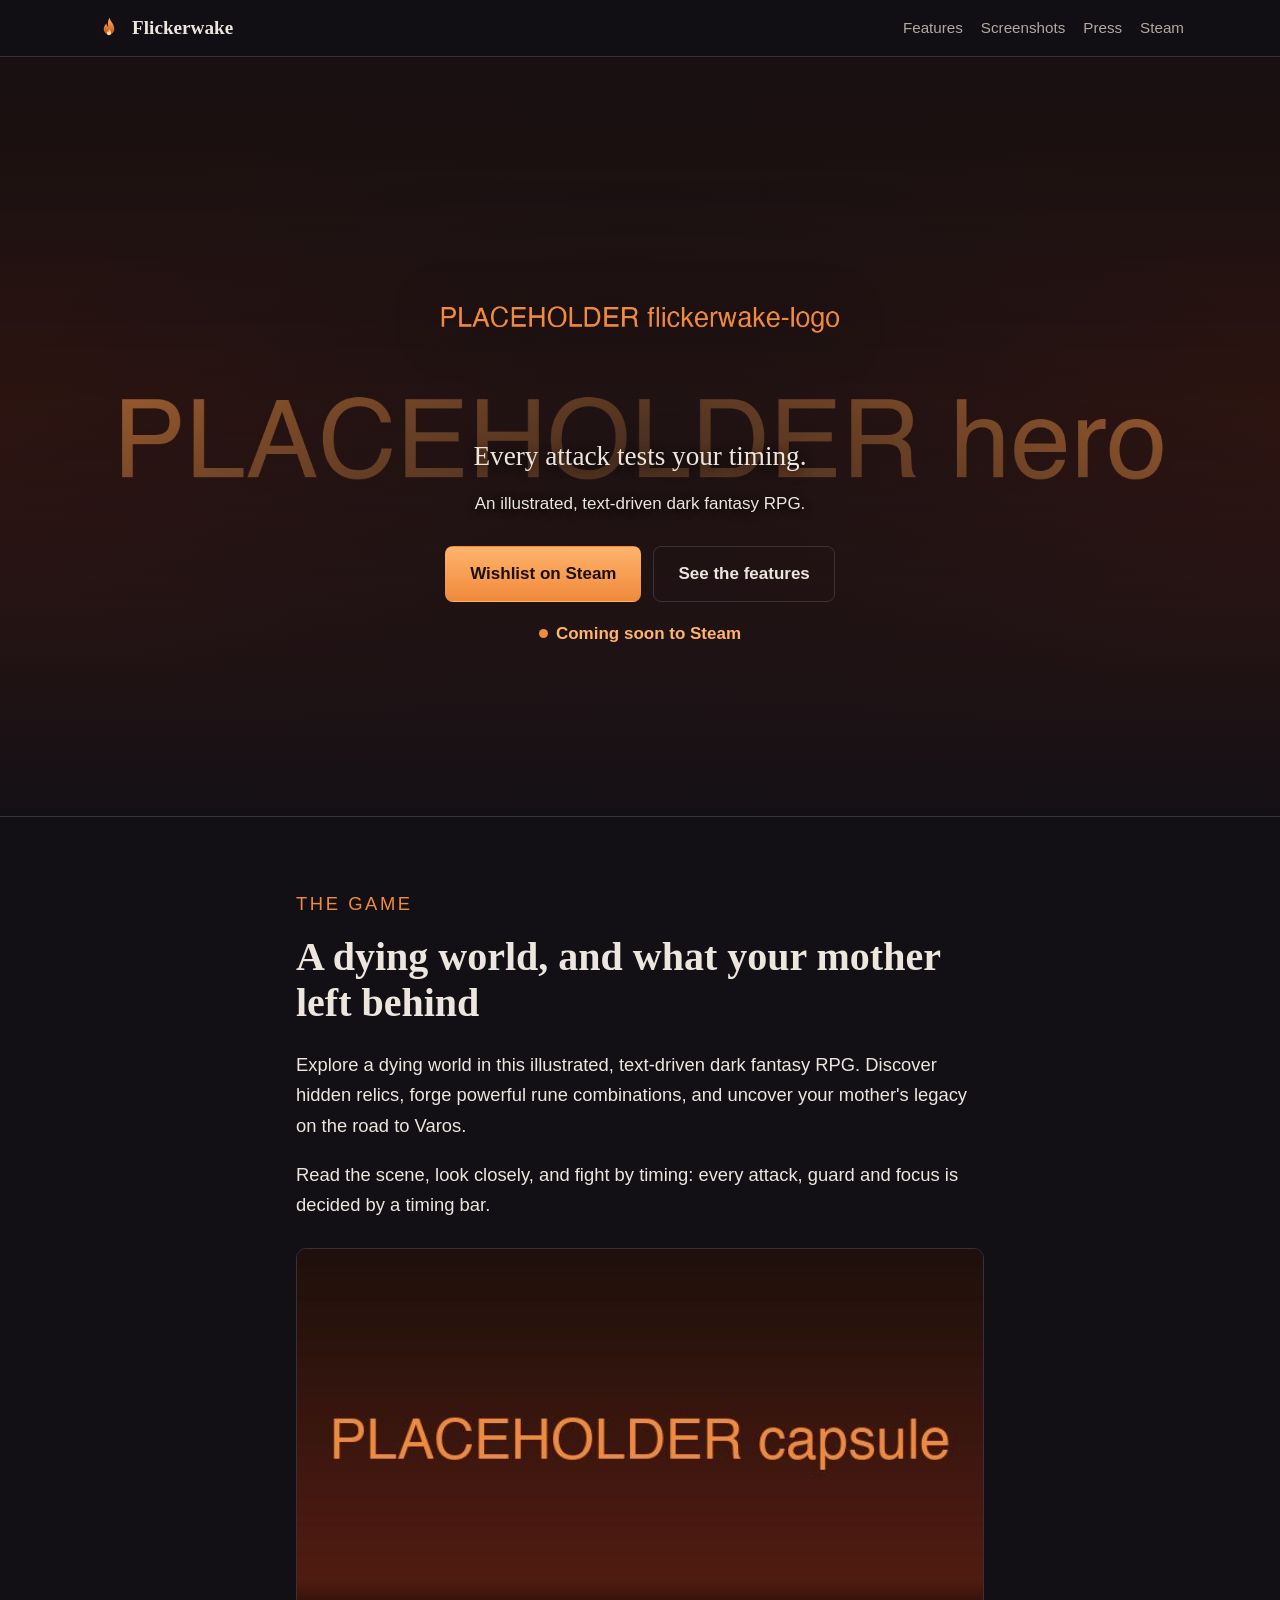
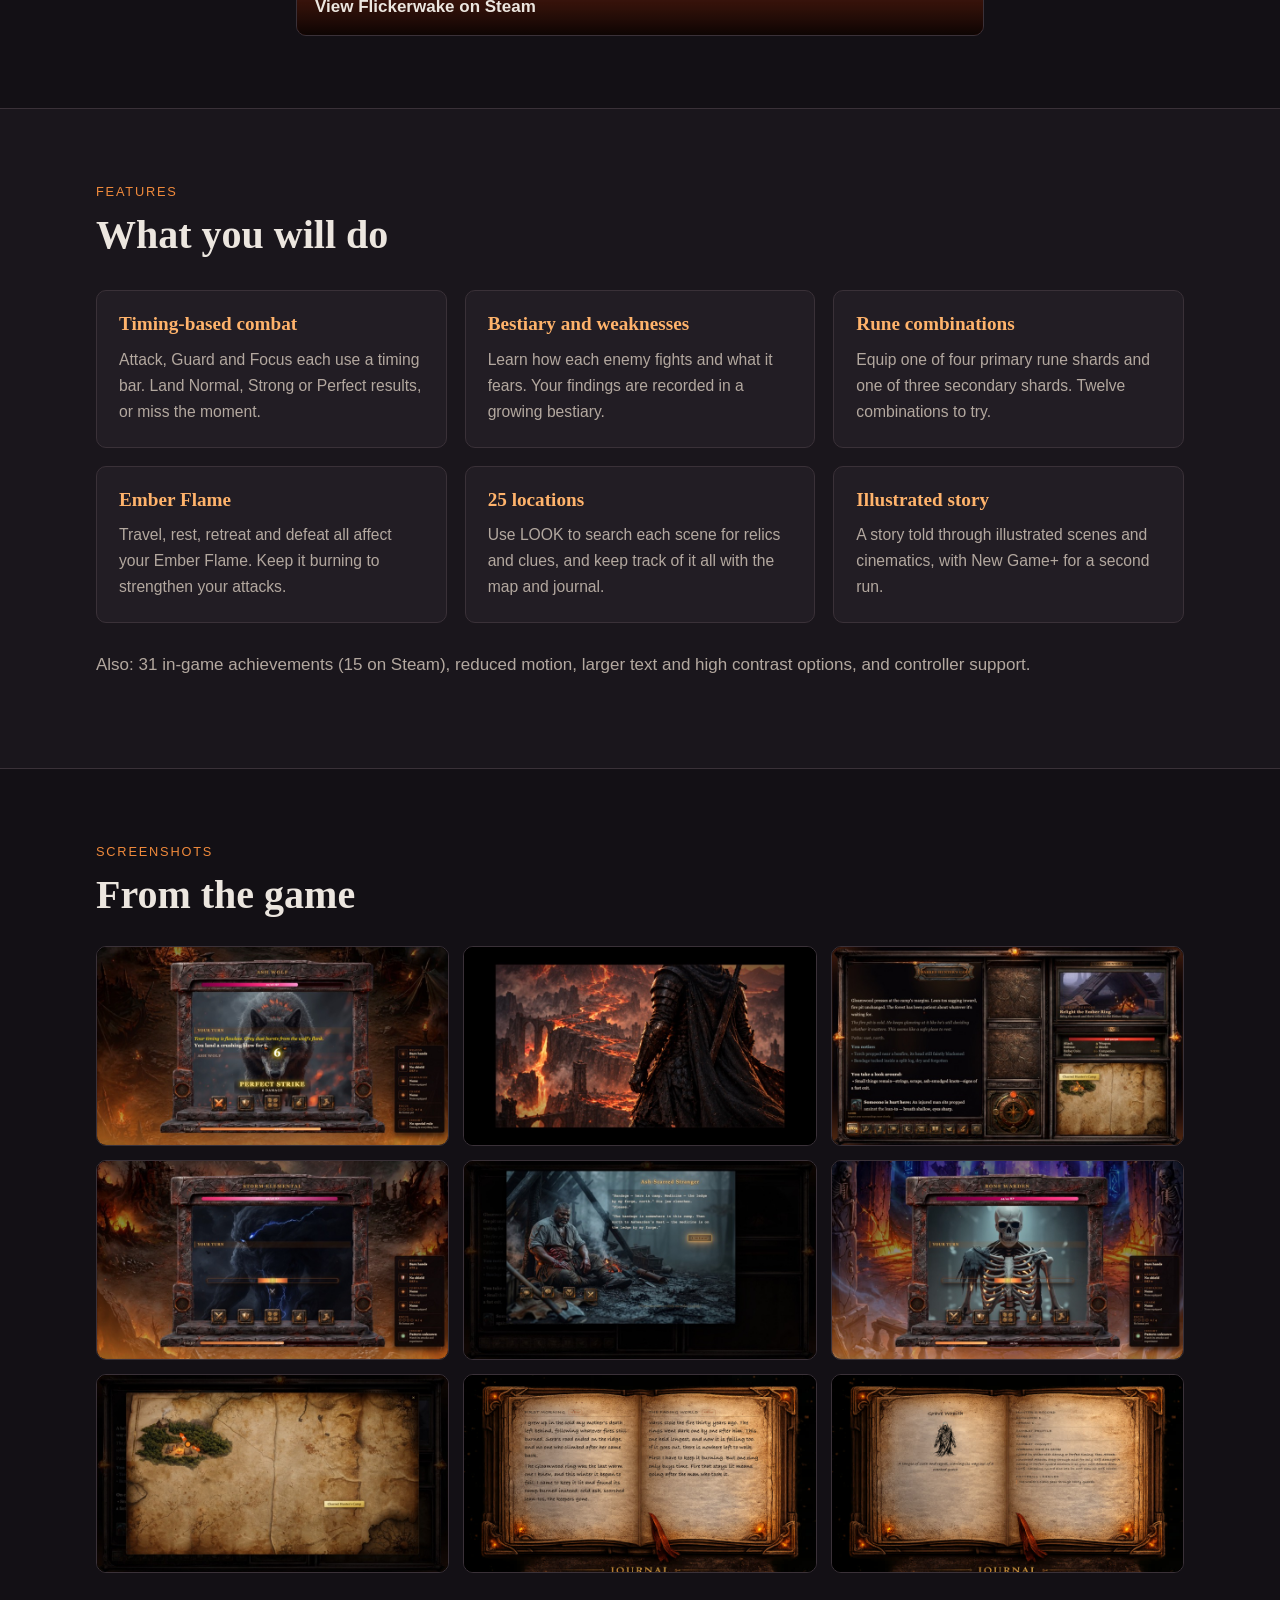
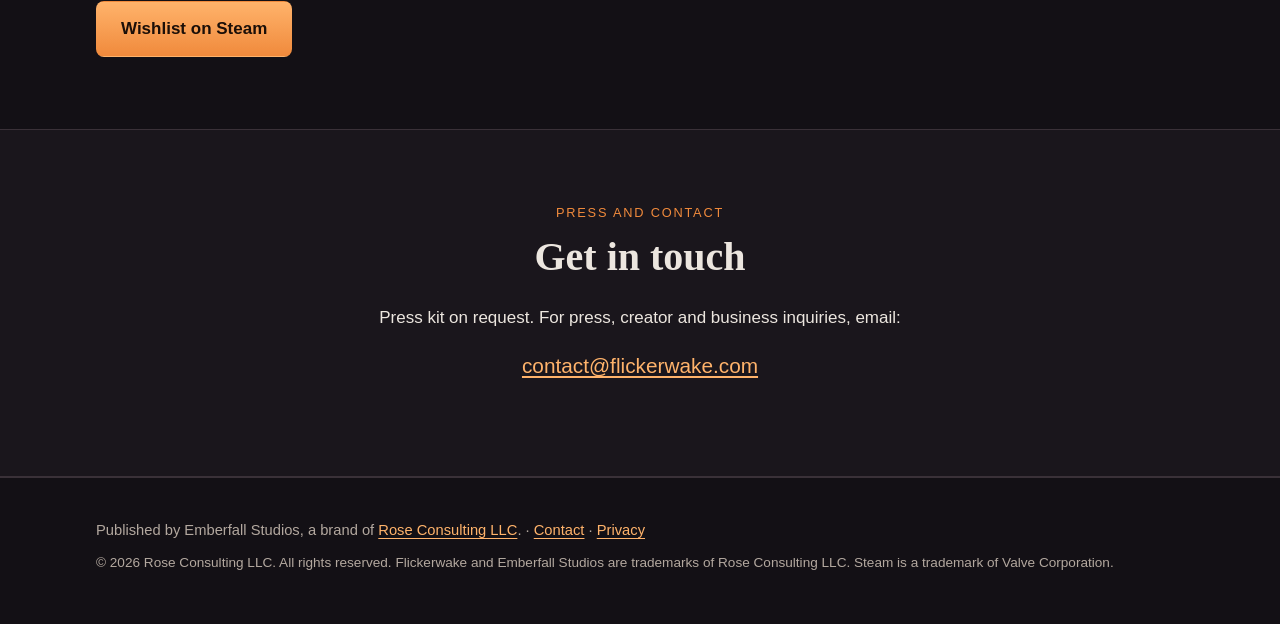
==== index.html @ ffe27a74 "Initial Flickerwake game website Co-Authored-By: Claude Sonnet 5.5 <noreply@anthropic.com>" ====
<!doctype html>
<html lang="en">
<head>
  <meta charset="utf-8">
  <meta name="viewport" content="width=device-width, initial-scale=1">
  <meta http-equiv="Content-Security-Policy" content="default-src 'none'; img-src 'self' data:; style-src 'self'; base-uri 'none'; form-action 'none'">
  <meta name="referrer" content="strict-origin-when-cross-origin">
  <meta name="theme-color" content="#131015">
  <link rel="icon" href="/assets/img/favicon.svg" type="image/svg+xml">
  <link rel="stylesheet" href="/assets/css/site.css">
  <title>Flickerwake — illustrated dark fantasy RPG | Coming soon to Steam</title>
  <meta name="description" content="Every attack tests your timing. Explore a dying world in this illustrated, text-driven dark fantasy RPG. Coming soon to Steam.">
  <link rel="canonical" href="https://flickerwake.com/">
  <meta property="og:type" content="website">
  <meta property="og:site_name" content="Flickerwake">
  <meta property="og:title" content="Flickerwake — illustrated dark fantasy RPG">
  <meta property="og:description" content="Every attack tests your timing. Explore a dying world, forge rune combinations and uncover your mother's legacy. Coming soon to Steam.">
  <meta property="og:url" content="https://flickerwake.com/">
  <meta property="og:image" content="https://flickerwake.com/assets/img/og.jpg">
  <meta property="og:image:width" content="1200">
  <meta property="og:image:height" content="630">
  <meta property="og:image:alt" content="Flickerwake key art">
  <meta name="twitter:card" content="summary_large_image">
  <meta name="twitter:title" content="Flickerwake — illustrated dark fantasy RPG">
  <meta name="twitter:description" content="Every attack tests your timing. Coming soon to Steam.">
  <meta name="twitter:image" content="https://flickerwake.com/assets/img/og.jpg">
  <script type="application/ld+json">
  {"@context":"https://schema.org","@type":"VideoGame","name":"Flickerwake","url":"https://store.steampowered.com/app/4447800/Flickerwake/","sameAs":"https://flickerwake.com/","description":"An illustrated, text-driven dark fantasy RPG with timing-based combat, rune combinations and a story about a mother's legacy.","genre":["Role-playing","Dark fantasy"],"gamePlatform":["Windows","macOS"],"applicationCategory":"Game","image":"https://flickerwake.com/assets/img/og.jpg","publisher":{"@type":"Organization","name":"Emberfall Studios","legalName":"Rose Consulting LLC","url":"https://roseconsulting.app/"},"author":{"@type":"Organization","name":"Emberfall Studios"}}
  </script>
</head>
<body>
  <a class="skip-link" href="#main">Skip to content</a>
  <header class="site-header">
    <div class="wrap header-inner">
      <a class="brand" href="/" aria-label="Flickerwake, home"><img src="/assets/img/favicon.svg" width="26" height="26" alt=""><span>Flickerwake</span></a>
      <nav class="site-nav" aria-label="Main">
        <a href="#features">Features</a>
        <a href="#screenshots">Screenshots</a>
        <a href="#press">Press</a>
        <a href="https://store.steampowered.com/app/4447800/Flickerwake/" rel="noopener">Steam</a>
      </nav>
    </div>
  </header>

  <main id="main">
    <section class="hero" aria-labelledby="hero-title">
      <div class="wrap">
        <h1 id="hero-title"><img class="hero-logo" src="/assets/img/flickerwake-logo.png" width="1280" height="318" alt="Flickerwake"></h1>
        <p class="hero-tag">Every attack tests your timing.</p>
        <p class="hero-sub">An illustrated, text-driven dark fantasy RPG.</p>
        <div class="actions">
          <a class="btn btn-primary" href="https://store.steampowered.com/app/4447800/Flickerwake/" rel="noopener">Wishlist on Steam</a>
          <a class="btn btn-ghost" href="#features">See the features</a>
        </div>
        <p class="status"><span class="status-dot" aria-hidden="true"></span>Coming soon to Steam</p>
      </div>
    </section>

    <section id="about" class="section pitch" aria-labelledby="about-title">
      <div class="wrap narrow">
        <p class="eyebrow">The game</p>
        <h2 id="about-title">A dying world, and what your mother left behind</h2>
        <p>Explore a dying world in this illustrated, text-driven dark fantasy RPG. Discover hidden relics, forge powerful rune combinations, and uncover your mother's legacy on the road to Varos.</p>
        <p>Read the scene, look closely, and fight by timing: every attack, guard and focus is decided by a timing bar.</p>
        <a class="poster" href="https://store.steampowered.com/app/4447800/Flickerwake/" rel="noopener" aria-label="Open the Flickerwake page on Steam">
          <img src="/assets/img/flickerwake-capsule.jpg" width="616" height="353" alt="Flickerwake key art" loading="lazy">
          <span>View Flickerwake on Steam</span>
        </a>
      </div>
    </section>

    <section id="features" class="section section-alt" aria-labelledby="features-title">
      <div class="wrap">
        <p class="eyebrow">Features</p>
        <h2 id="features-title">What you will do</h2>
        <ul class="features">
          <li><h3>Timing-based combat</h3><p>Attack, Guard and Focus each use a timing bar. Land Normal, Strong or Perfect results, or miss the moment.</p></li>
          <li><h3>Bestiary and weaknesses</h3><p>Learn how each enemy fights and what it fears. Your findings are recorded in a growing bestiary.</p></li>
          <li><h3>Rune combinations</h3><p>Equip one of four primary rune shards and one of three secondary shards. Twelve combinations to try.</p></li>
          <li><h3>Ember Flame</h3><p>Travel, rest, retreat and defeat all affect your Ember Flame. Keep it burning to strengthen your attacks.</p></li>
          <li><h3>25 locations</h3><p>Use LOOK to search each scene for relics and clues, and keep track of it all with the map and journal.</p></li>
          <li><h3>Illustrated story</h3><p>A story told through illustrated scenes and cinematics, with New Game+ for a second run.</p></li>
        </ul>
        <p class="also">Also: 31 in-game achievements (15 on Steam), reduced motion, larger text and high contrast options, and controller support.</p>
      </div>
    </section>

    <section id="screenshots" class="section" aria-labelledby="shots-title">
      <div class="wrap">
        <p class="eyebrow">Screenshots</p>
        <h2 id="shots-title">From the game</h2>
        <ul class="gallery">
          <li><a href="/assets/img/flickerwake-00-1600.jpg"><img src="/assets/img/flickerwake-00-800.jpg" width="800" height="450" loading="lazy" alt="Battle against the Ash Wolf: a Perfect Strike lands for 6 damage."></a></li>
          <li><a href="/assets/img/flickerwake-09-1600.jpg"><img src="/assets/img/flickerwake-09-800.jpg" width="800" height="450" loading="lazy" alt="Illustration of an armored figure looking over a valley of lava and ruins."></a></li>
          <li><a href="/assets/img/flickerwake-05-1600.jpg"><img src="/assets/img/flickerwake-05-800.jpg" width="800" height="450" loading="lazy" alt="Exploration screen with room description, compass, objective and map."></a></li>
          <li><a href="/assets/img/flickerwake-01-1600.jpg"><img src="/assets/img/flickerwake-01-800.jpg" width="800" height="450" loading="lazy" alt="Battle against the Storm Elemental with the timing bar active."></a></li>
          <li><a href="/assets/img/flickerwake-08-1600.jpg"><img src="/assets/img/flickerwake-08-800.jpg" width="800" height="450" loading="lazy" alt="The wounded Ash-Scarred Stranger sitting by a campfire, with dialogue."></a></li>
          <li><a href="/assets/img/flickerwake-10-1600.jpg"><img src="/assets/img/flickerwake-10-800.jpg" width="800" height="450" loading="lazy" alt="Battle against the Bone Warden, a towering skeleton."></a></li>
          <li><a href="/assets/img/flickerwake-07-1600.jpg"><img src="/assets/img/flickerwake-07-800.jpg" width="800" height="450" loading="lazy" alt="Parchment world map with the first region revealed."></a></li>
          <li><a href="/assets/img/flickerwake-journal-1600.jpg"><img src="/assets/img/flickerwake-journal-800.jpg" width="800" height="450" loading="lazy" alt="Open journal with two handwritten entries, First Morning and The Fading World."></a></li>
          <li><a href="/assets/img/flickerwake-bestiary-1600.jpg"><img src="/assets/img/flickerwake-bestiary-800.jpg" width="800" height="450" loading="lazy" alt="Bestiary page for the Grave Wraith with a sketch, hunter's record and combat insight."></a></li>
        </ul>
        <div class="actions"><a class="btn btn-primary" href="https://store.steampowered.com/app/4447800/Flickerwake/" rel="noopener">Wishlist on Steam</a></div>
      </div>
    </section>

    <section id="press" class="section section-alt" aria-labelledby="press-title">
      <div class="wrap narrow center">
        <p class="eyebrow">Press and contact</p>
        <h2 id="press-title">Get in touch</h2>
        <p>Press kit on request. For press, creator and business inquiries, email:</p>
        <p class="contact-email"><a href="mailto:contact@flickerwake.com">contact@flickerwake.com</a></p>
      </div>
    </section>
  </main>

  <footer class="site-footer">
    <div class="wrap">
      <p>Published by Emberfall Studios, a brand of <a href="https://roseconsulting.app/" rel="noopener">Rose Consulting LLC</a>. · <a href="#press">Contact</a> · <a href="/privacy.html">Privacy</a></p>
      <p class="fine">© 2026 Rose Consulting LLC. All rights reserved. Flickerwake and Emberfall Studios are trademarks of Rose Consulting LLC. Steam is a trademark of Valve Corporation.</p>
    </div>
  </footer>
</body>
</html>
---- assets/css/site.css ----
/* Flickerwake site styles. No external requests. */
:root{--bg:#131015;--bg-alt:#1a161c;--surface:#221d24;--line:#3a3138;--text:#ece6df;--muted:#b3a89f;--ember:#f08a3c;--ember-hi:#ffb36b;--ember-deep:#b8541f;--focus:#ffd59e;--radius:10px;--wrap:1120px;
--serif:"Iowan Old Style","Palatino Linotype",Palatino,"Book Antiqua",Georgia,serif;
--sans:-apple-system,BlinkMacSystemFont,"Segoe UI",Roboto,"Helvetica Neue",Arial,sans-serif;color-scheme:dark}
*,*::before,*::after{box-sizing:border-box}
html{scroll-behavior:smooth;-webkit-text-size-adjust:100%;scroll-padding-top:70px}
@media (prefers-reduced-motion:reduce){html{scroll-behavior:auto}*{transition:none!important;animation:none!important}}
body{margin:0;background:var(--bg);color:var(--text);font:17px/1.65 var(--sans);overflow-x:hidden}
img{max-width:100%;height:auto;display:block}
a{color:var(--ember-hi);text-underline-offset:3px}
a:hover{color:#ffd1a3}
:focus-visible{outline:2px solid var(--focus);outline-offset:3px;border-radius:4px}
h1,h2,h3{font-family:var(--serif);font-weight:600;line-height:1.15;margin:0 0 .6em}
h2{font-size:clamp(1.8rem,3.6vw,2.5rem)}
h3{font-size:1.2rem}
p{margin:0 0 1em}
.wrap{width:100%;max-width:var(--wrap);margin:0 auto;padding:0 16px}
.narrow{max-width:720px}
.center{text-align:center;margin-left:auto;margin-right:auto}
.skip-link{position:absolute;left:-999px;top:8px;background:var(--ember);color:#1b0f08;padding:8px 14px;border-radius:6px;z-index:100}
.skip-link:focus{left:8px}
.eyebrow{text-transform:uppercase;letter-spacing:.14em;font-size:.8rem;color:var(--ember);margin:0 0 .8em}
.site-header{position:sticky;top:0;z-index:50;background:rgba(19,16,21,.92);border-bottom:1px solid var(--line);backdrop-filter:blur(6px)}
.header-inner{display:flex;align-items:center;justify-content:space-between;gap:12px;min-height:56px}
.brand{display:flex;align-items:center;gap:10px;color:var(--text);text-decoration:none;font-family:var(--serif);font-size:1.2rem;font-weight:600}
.brand img{width:26px;height:26px}
.site-nav{display:flex;gap:18px;flex-wrap:wrap;justify-content:flex-end}
.site-nav a{color:var(--muted);text-decoration:none;font-size:.95rem}
.site-nav a:hover{color:var(--text)}
.btn{display:inline-block;padding:13px 24px;border-radius:8px;font-weight:600;text-decoration:none;text-align:center;border:1px solid transparent}
.btn-primary{background:linear-gradient(180deg,var(--ember-hi),var(--ember));color:#1b0f08}
.btn-primary:hover{color:#1b0f08;filter:brightness(1.08)}
.btn-ghost{border-color:var(--line);color:var(--text)}
.btn-ghost:hover{border-color:var(--muted);color:var(--text)}
.actions{display:flex;flex-wrap:wrap;gap:12px;margin-top:28px}
.center .actions{justify-content:center}
.hero{position:relative;display:flex;align-items:center;min-height:min(86vh,760px);padding:56px 0;background:#0d0a0c url(/assets/img/hero.jpg) center/cover no-repeat;border-bottom:1px solid var(--line);isolation:isolate}
.hero::before{content:"";position:absolute;inset:0;z-index:-1;background:linear-gradient(180deg,rgba(19,16,21,.55) 0%,rgba(19,16,21,.35) 45%,var(--bg) 100%),radial-gradient(ellipse at center,rgba(19,16,21,.55),rgba(19,16,21,0) 70%)}
.hero .wrap{text-align:center}
.hero-logo{width:min(100%,760px);height:auto;margin:0 auto 20px;filter:drop-shadow(0 4px 24px rgba(0,0,0,.7))}
.hero-tag{font-family:var(--serif);font-size:clamp(1.2rem,3vw,1.7rem);margin:0 auto .4em;text-shadow:0 2px 12px rgba(0,0,0,.8)}
.hero-sub{color:var(--text);max-width:560px;margin:0 auto;text-shadow:0 2px 10px rgba(0,0,0,.8)}
.hero .actions{justify-content:center}
.status{display:inline-flex;align-items:center;gap:8px;margin:18px 0 0;color:var(--ember-hi);font-weight:600}
.status-dot{width:9px;height:9px;border-radius:50%;background:var(--ember)}
.section{padding:72px 0}
.section-alt{background:var(--bg-alt);border-top:1px solid var(--line);border-bottom:1px solid var(--line)}
.pitch p{font-size:1.15rem}
.features{list-style:none;margin:32px 0 0;padding:0;display:grid;grid-template-columns:repeat(3,1fr);gap:18px}
.features li{background:var(--surface);border:1px solid var(--line);border-radius:var(--radius);padding:22px}
.features h3{color:var(--ember-hi)}
.features p{margin:0;color:var(--muted);font-size:.98rem}
.also{color:var(--muted);margin-top:28px}
.gallery{list-style:none;margin:28px 0 0;padding:0;display:grid;grid-template-columns:repeat(3,1fr);gap:14px}
.gallery a{display:block;border:1px solid var(--line);border-radius:var(--radius);overflow:hidden;background:#000}
.gallery a:hover{border-color:var(--ember)}
.gallery img{width:100%;aspect-ratio:16/9;object-fit:cover}
.poster{display:block;position:relative;margin:28px auto 0;max-width:820px;border:1px solid var(--line);border-radius:var(--radius);overflow:hidden}
.poster img{width:100%;aspect-ratio:16/9;object-fit:cover}
.poster span{position:absolute;inset:auto 0 0 0;padding:14px 18px;background:linear-gradient(0deg,rgba(0,0,0,.85),transparent);color:var(--text);font-weight:600}
.contact-email{font-size:1.3rem}
.site-footer{padding:40px 0;border-top:1px solid var(--line);color:var(--muted);font-size:.92rem}
.site-footer p{margin:0 0 .7em}
.fine{font-size:.85rem}
.page{padding:72px 0}
.prose h2{font-size:1.5rem;margin-top:1.8em}
.prose ul{padding-left:1.2em}
@media (max-width:860px){.features,.gallery{grid-template-columns:repeat(2,1fr)}}
@media (max-width:560px){
 body{font-size:16px}
 .section{padding:52px 0}
 .features,.gallery{grid-template-columns:1fr}
 .site-nav{gap:12px}
 .actions .btn{flex:1 1 100%}
 .header-inner{flex-wrap:wrap;padding-top:6px;padding-bottom:6px}
}
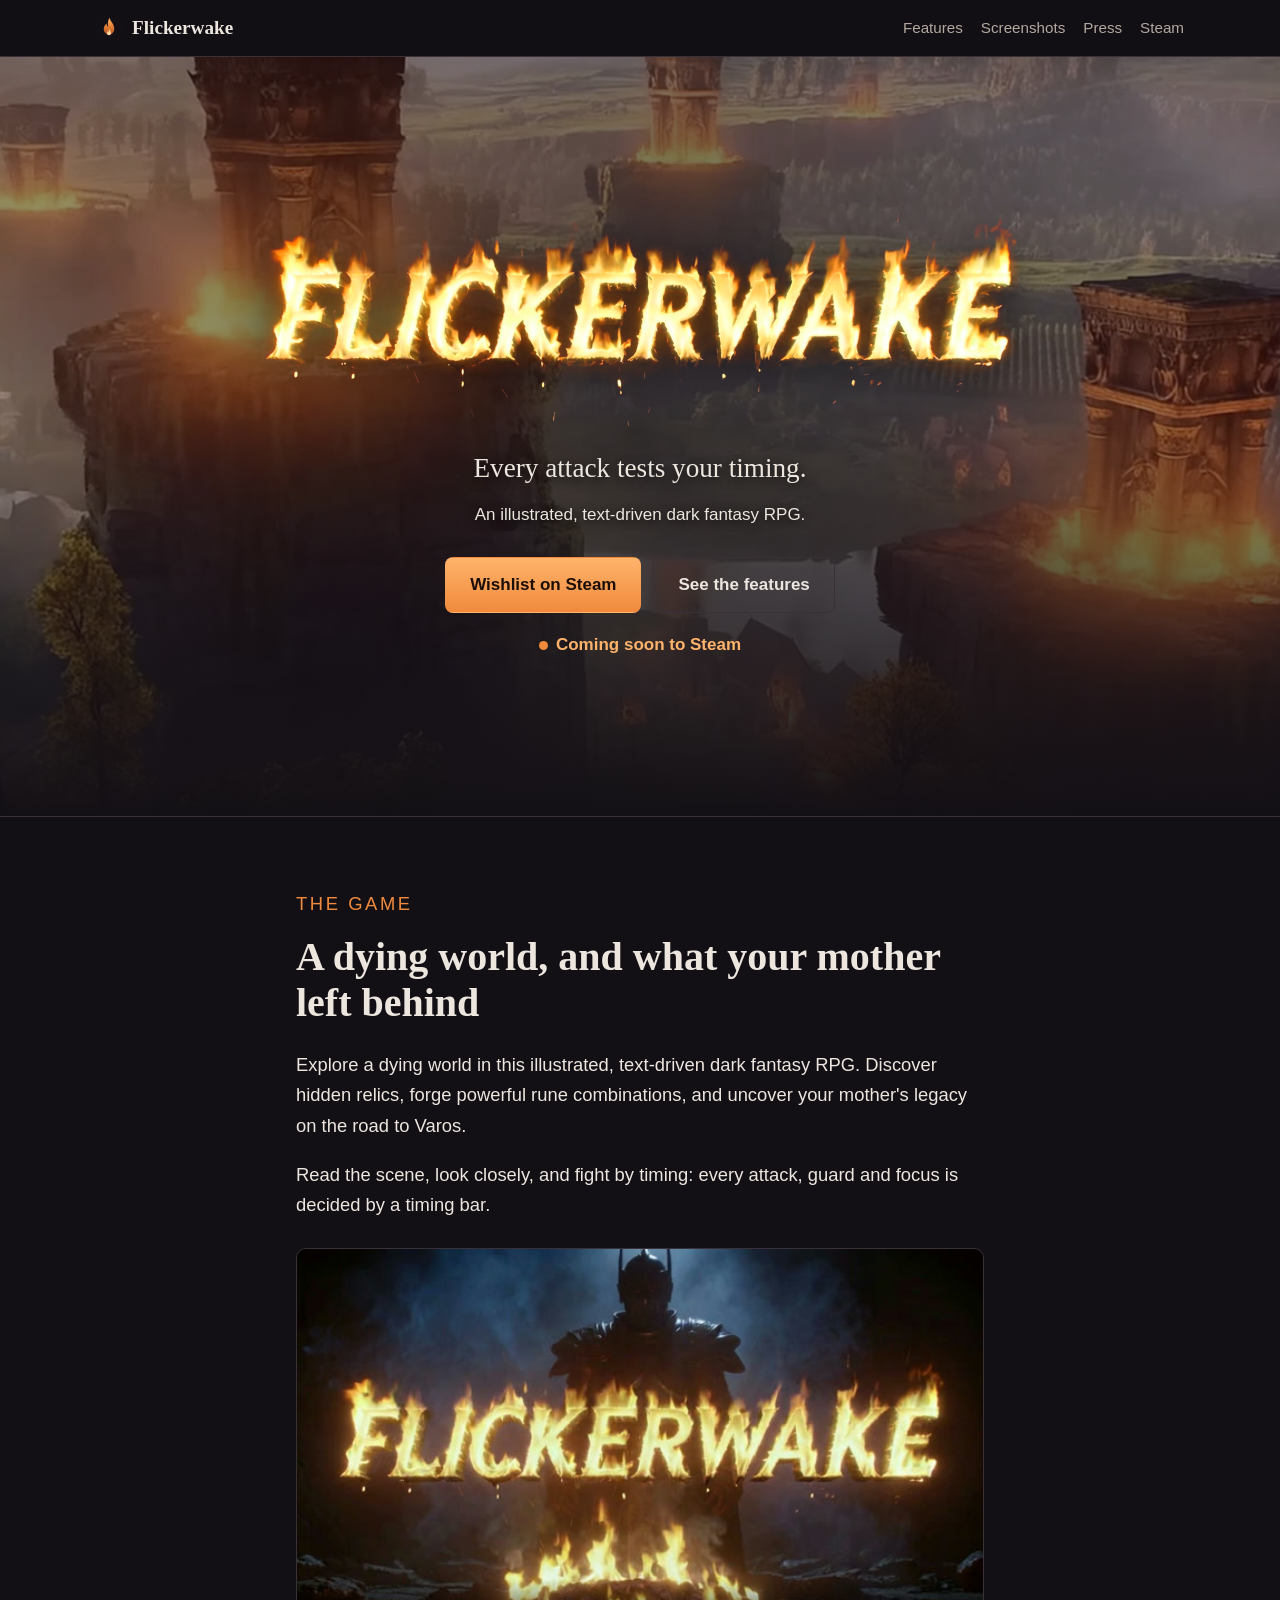
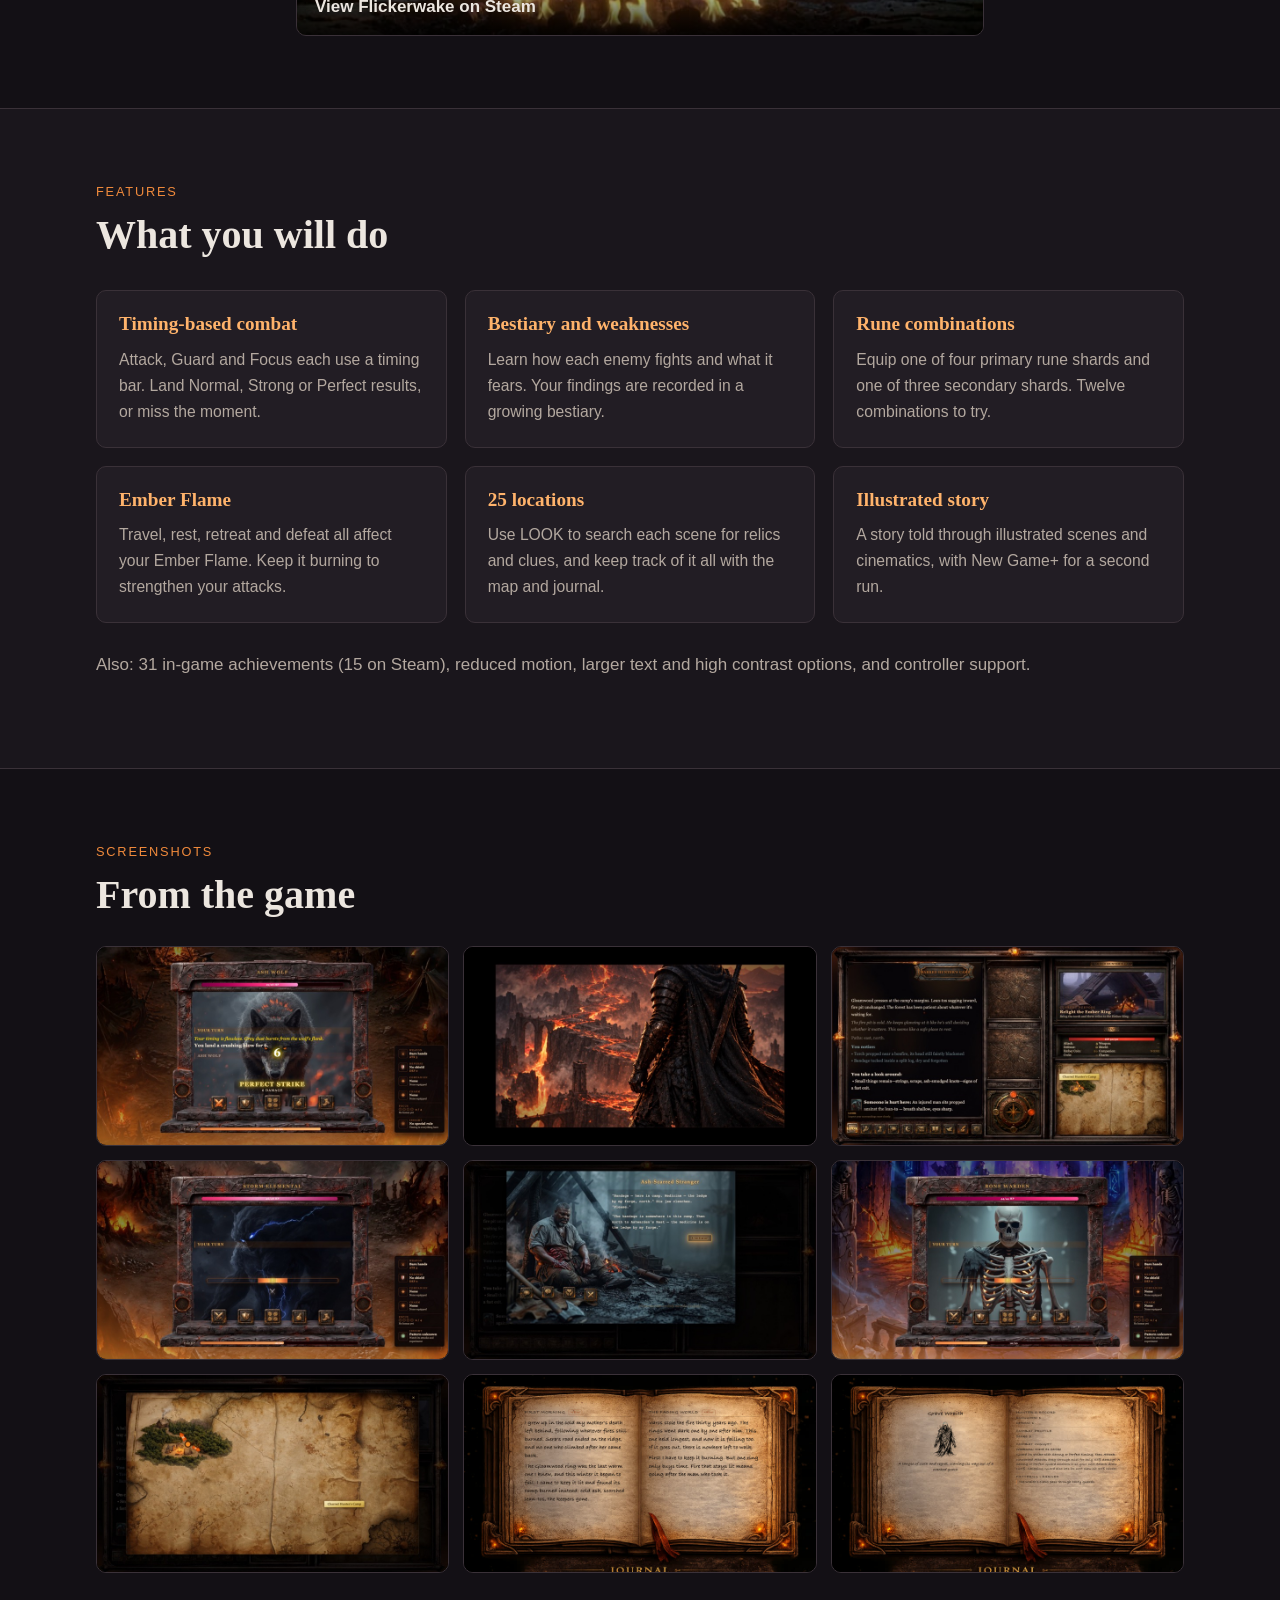
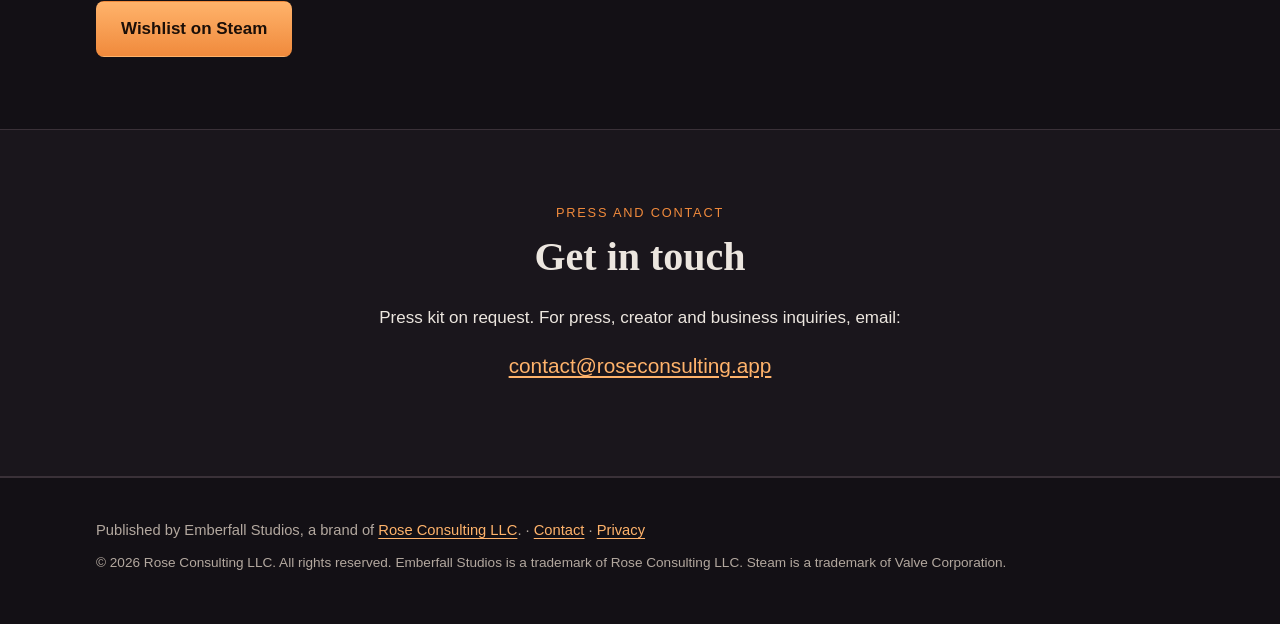
==== commit 223f4fff: "Real Flickerwake art (italic flaming logo, Ember Rings hero, og image, capsule); studio-only tradema" ====
--- a/index.html
+++ b/index.html
@@ -45,7 +45,7 @@
   <main id="main">
     <section class="hero" aria-labelledby="hero-title">
       <div class="wrap">
-        <h1 id="hero-title"><img class="hero-logo" src="/assets/img/flickerwake-logo.png" width="1280" height="318" alt="Flickerwake"></h1>
+        <h1 id="hero-title"><img class="hero-logo" src="/assets/img/flickerwake-logo.png" width="1280" height="357" alt="Flickerwake"></h1>
         <p class="hero-tag">Every attack tests your timing.</p>
         <p class="hero-sub">An illustrated, text-driven dark fantasy RPG.</p>
         <div class="actions">
@@ -109,7 +109,7 @@
         <p class="eyebrow">Press and contact</p>
         <h2 id="press-title">Get in touch</h2>
         <p>Press kit on request. For press, creator and business inquiries, email:</p>
-        <p class="contact-email"><a href="mailto:contact@flickerwake.com">contact@flickerwake.com</a></p>
+        <p class="contact-email"><a href="mailto:contact@roseconsulting.app">contact@roseconsulting.app</a></p>
       </div>
     </section>
   </main>
@@ -117,7 +117,7 @@
   <footer class="site-footer">
     <div class="wrap">
       <p>Published by Emberfall Studios, a brand of <a href="https://roseconsulting.app/" rel="noopener">Rose Consulting LLC</a>. · <a href="#press">Contact</a> · <a href="/privacy.html">Privacy</a></p>
-      <p class="fine">© 2026 Rose Consulting LLC. All rights reserved. Flickerwake and Emberfall Studios are trademarks of Rose Consulting LLC. Steam is a trademark of Valve Corporation.</p>
+      <p class="fine">© 2026 Rose Consulting LLC. All rights reserved. Emberfall Studios is a trademark of Rose Consulting LLC. Steam is a trademark of Valve Corporation.</p>
     </div>
   </footer>
 </body>
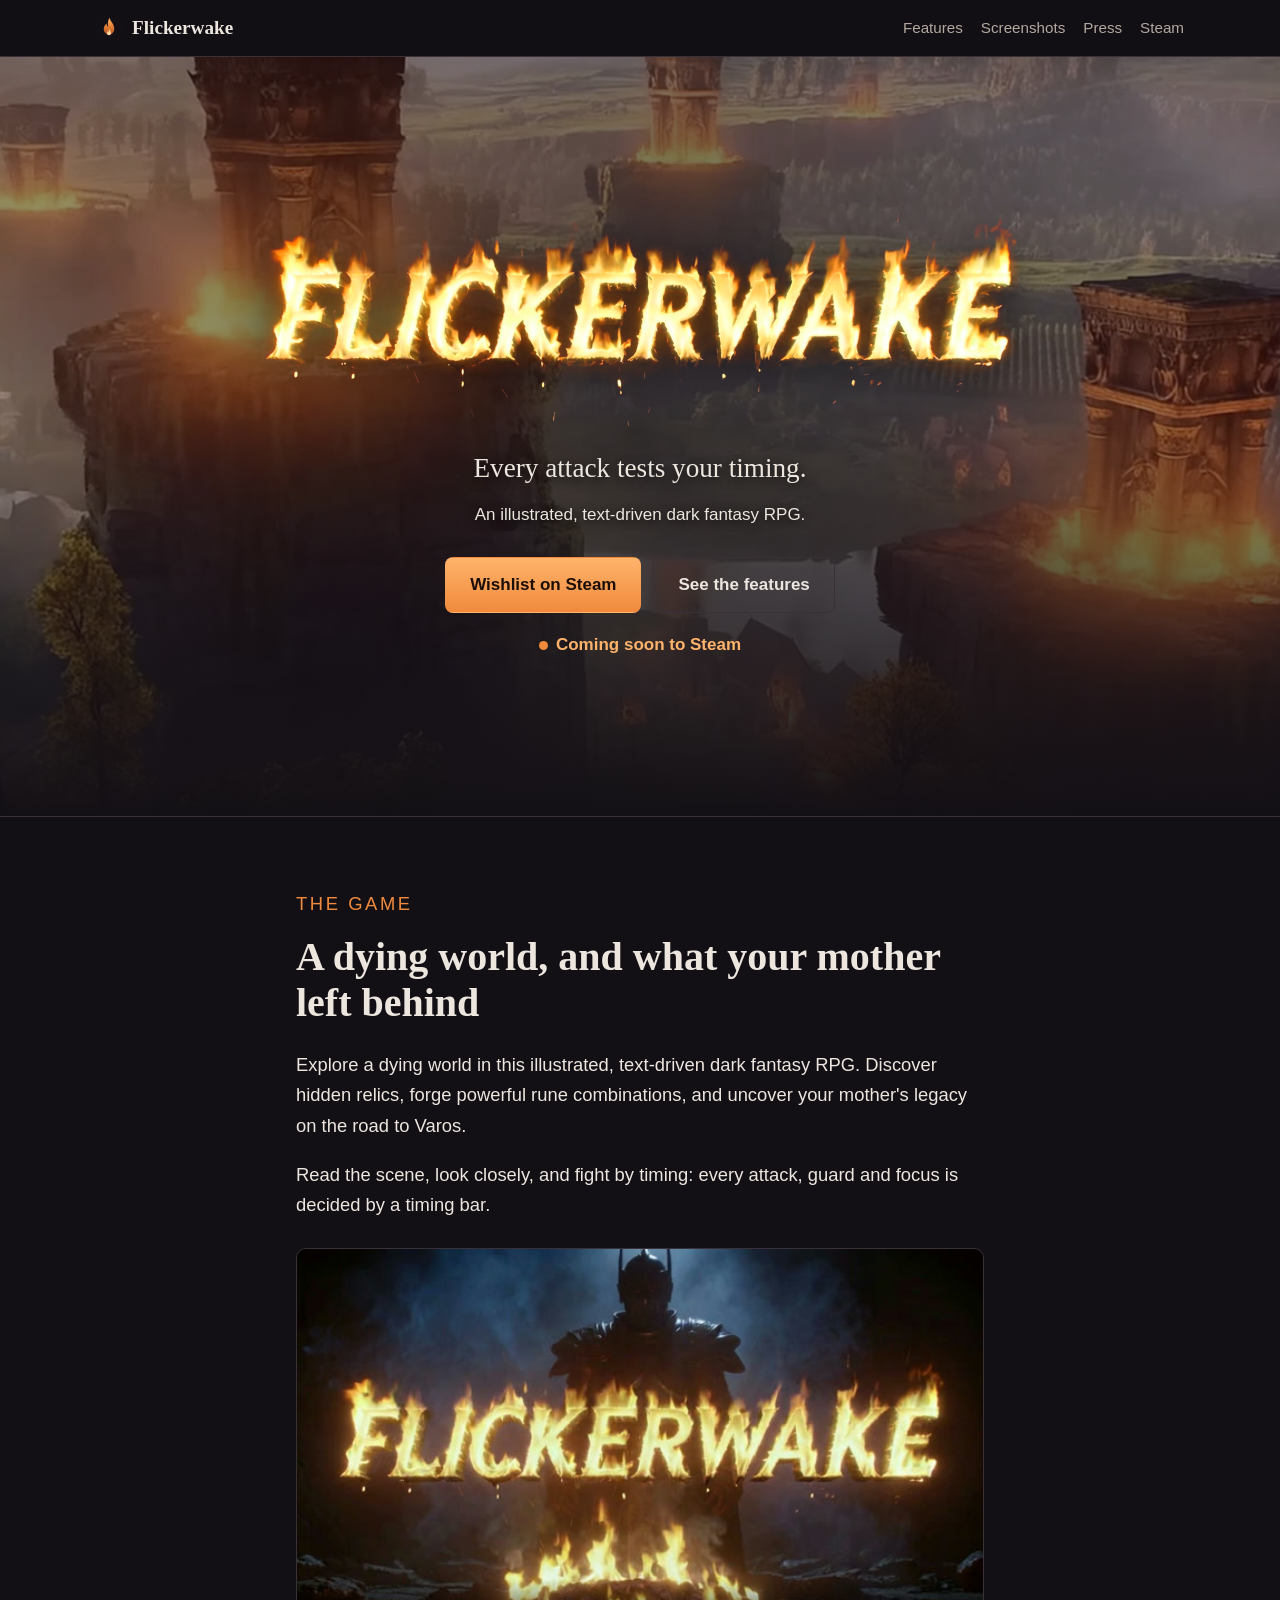
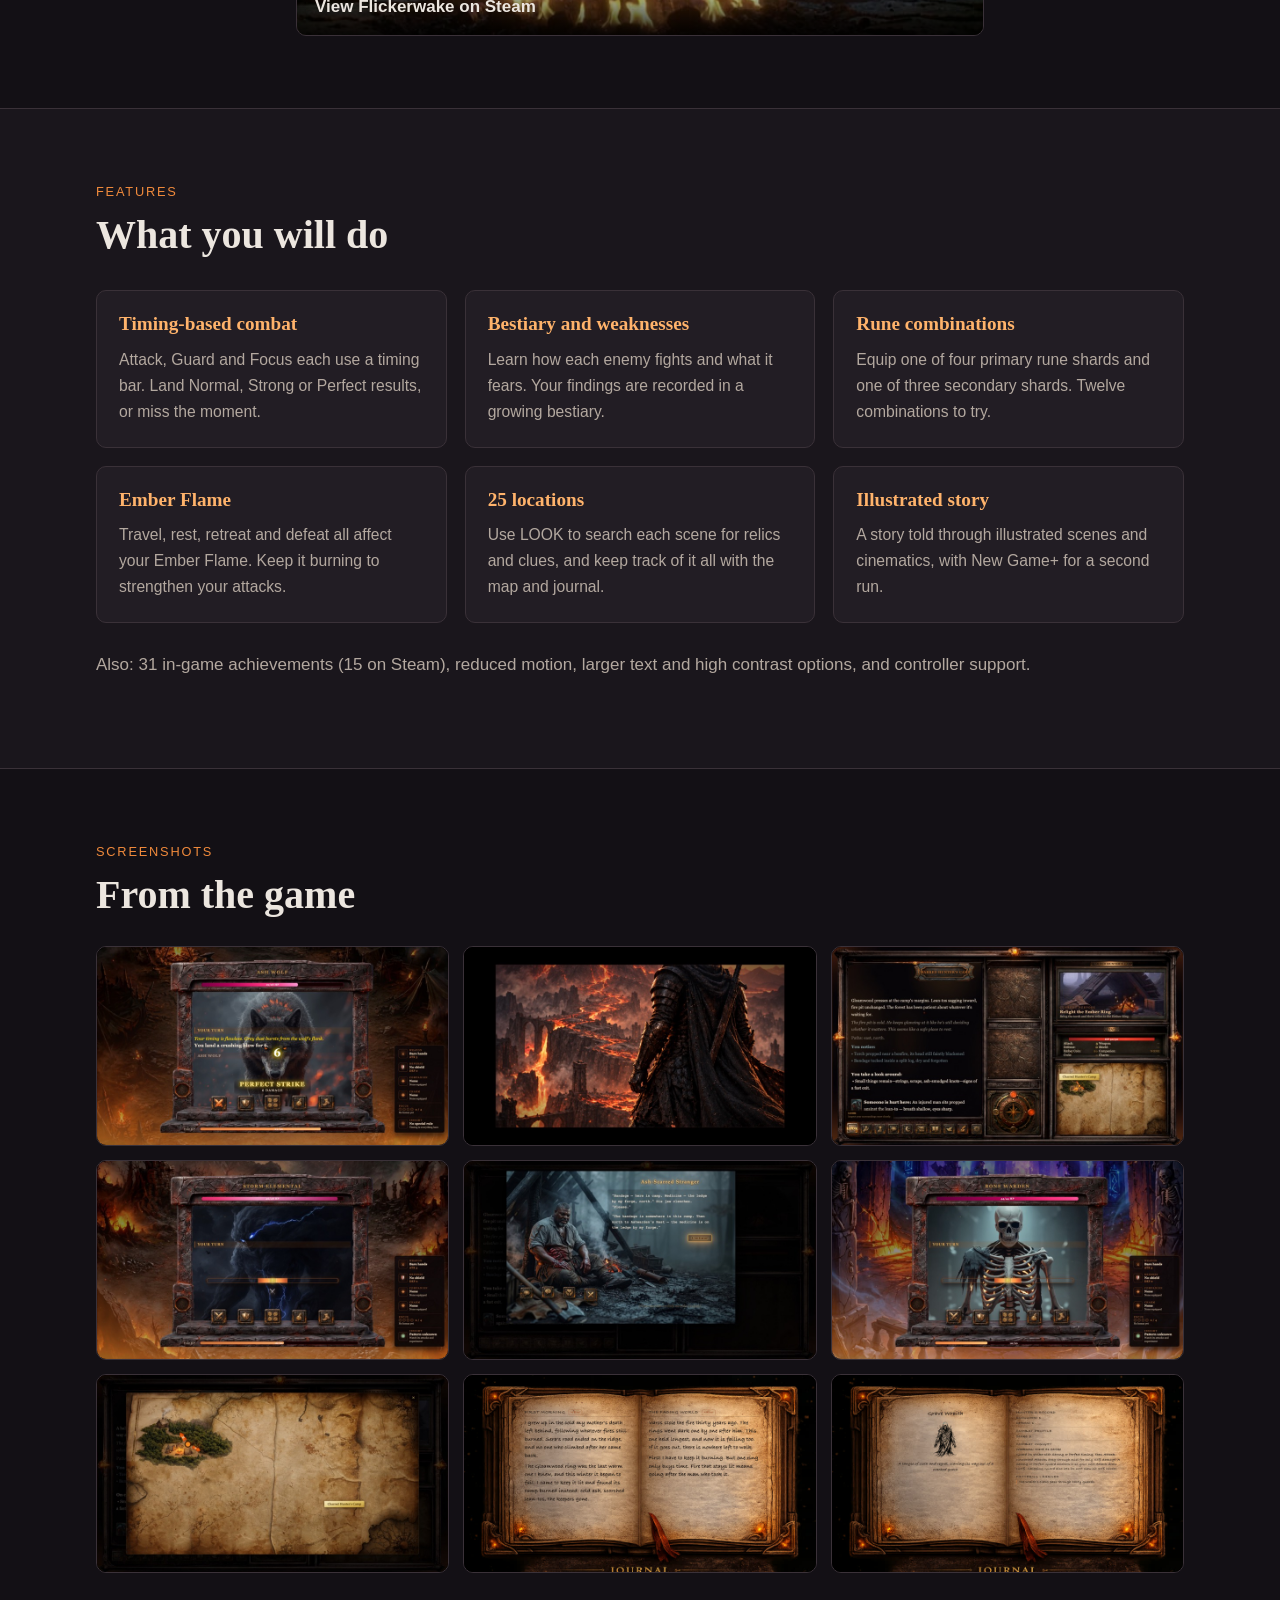
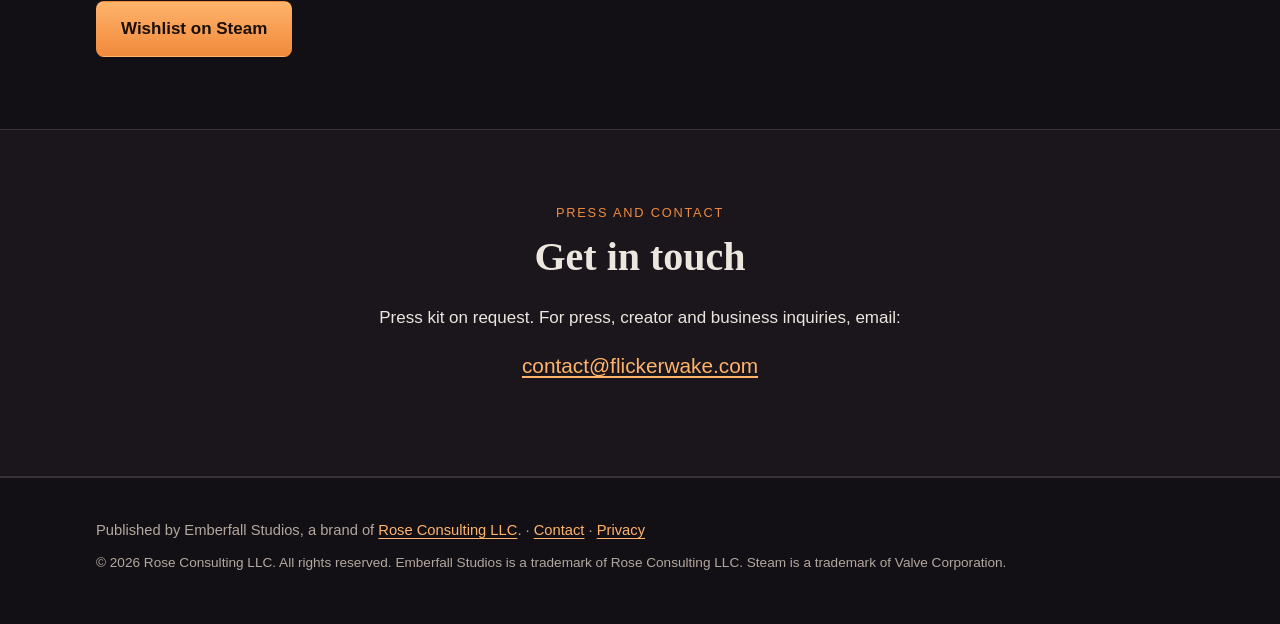
==== commit eeafa591: "Contact: switch to contact@flickerwake.com (inbound + outbound verified 2026-11-21) Co-Authored-By: " ====
--- a/index.html
+++ b/index.html
@@ -109,7 +109,7 @@
         <p class="eyebrow">Press and contact</p>
         <h2 id="press-title">Get in touch</h2>
         <p>Press kit on request. For press, creator and business inquiries, email:</p>
-        <p class="contact-email"><a href="mailto:contact@roseconsulting.app">contact@roseconsulting.app</a></p>
+        <p class="contact-email"><a href="mailto:contact@flickerwake.com">contact@flickerwake.com</a></p>
       </div>
     </section>
   </main>
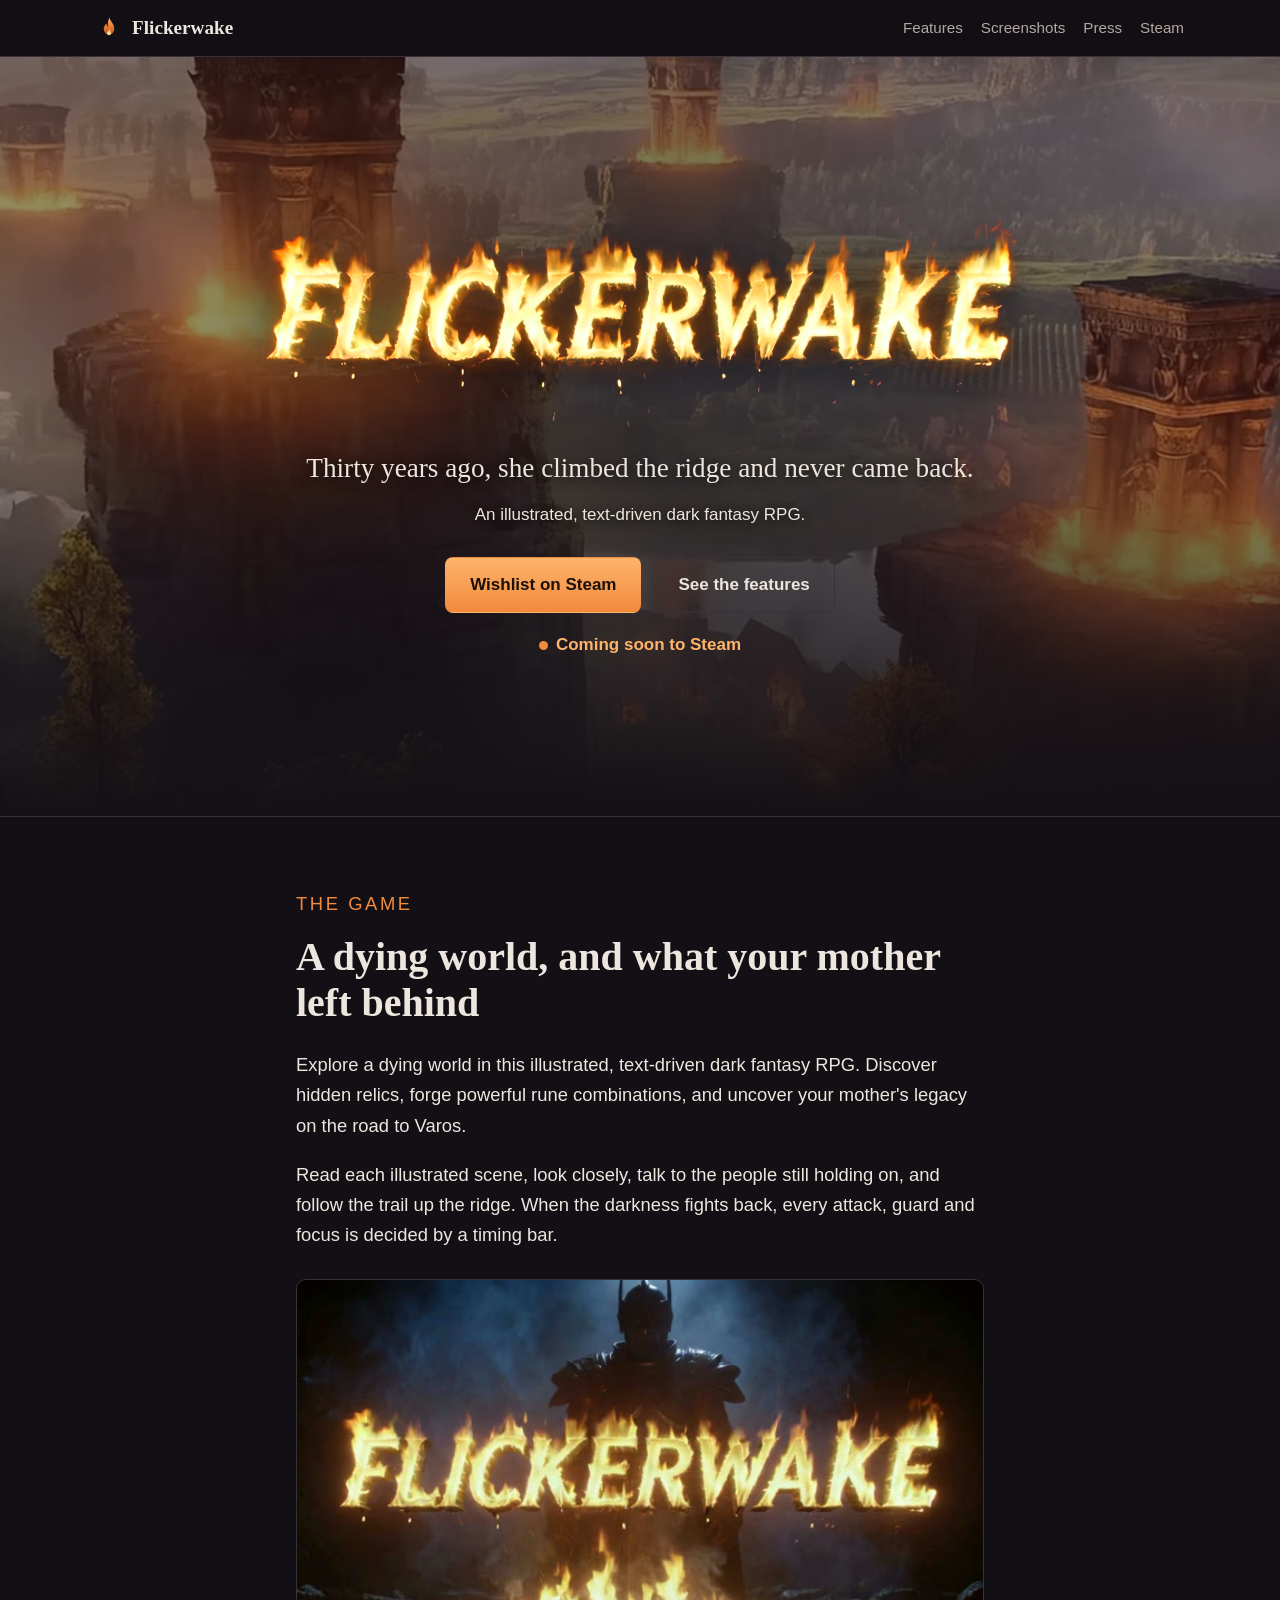
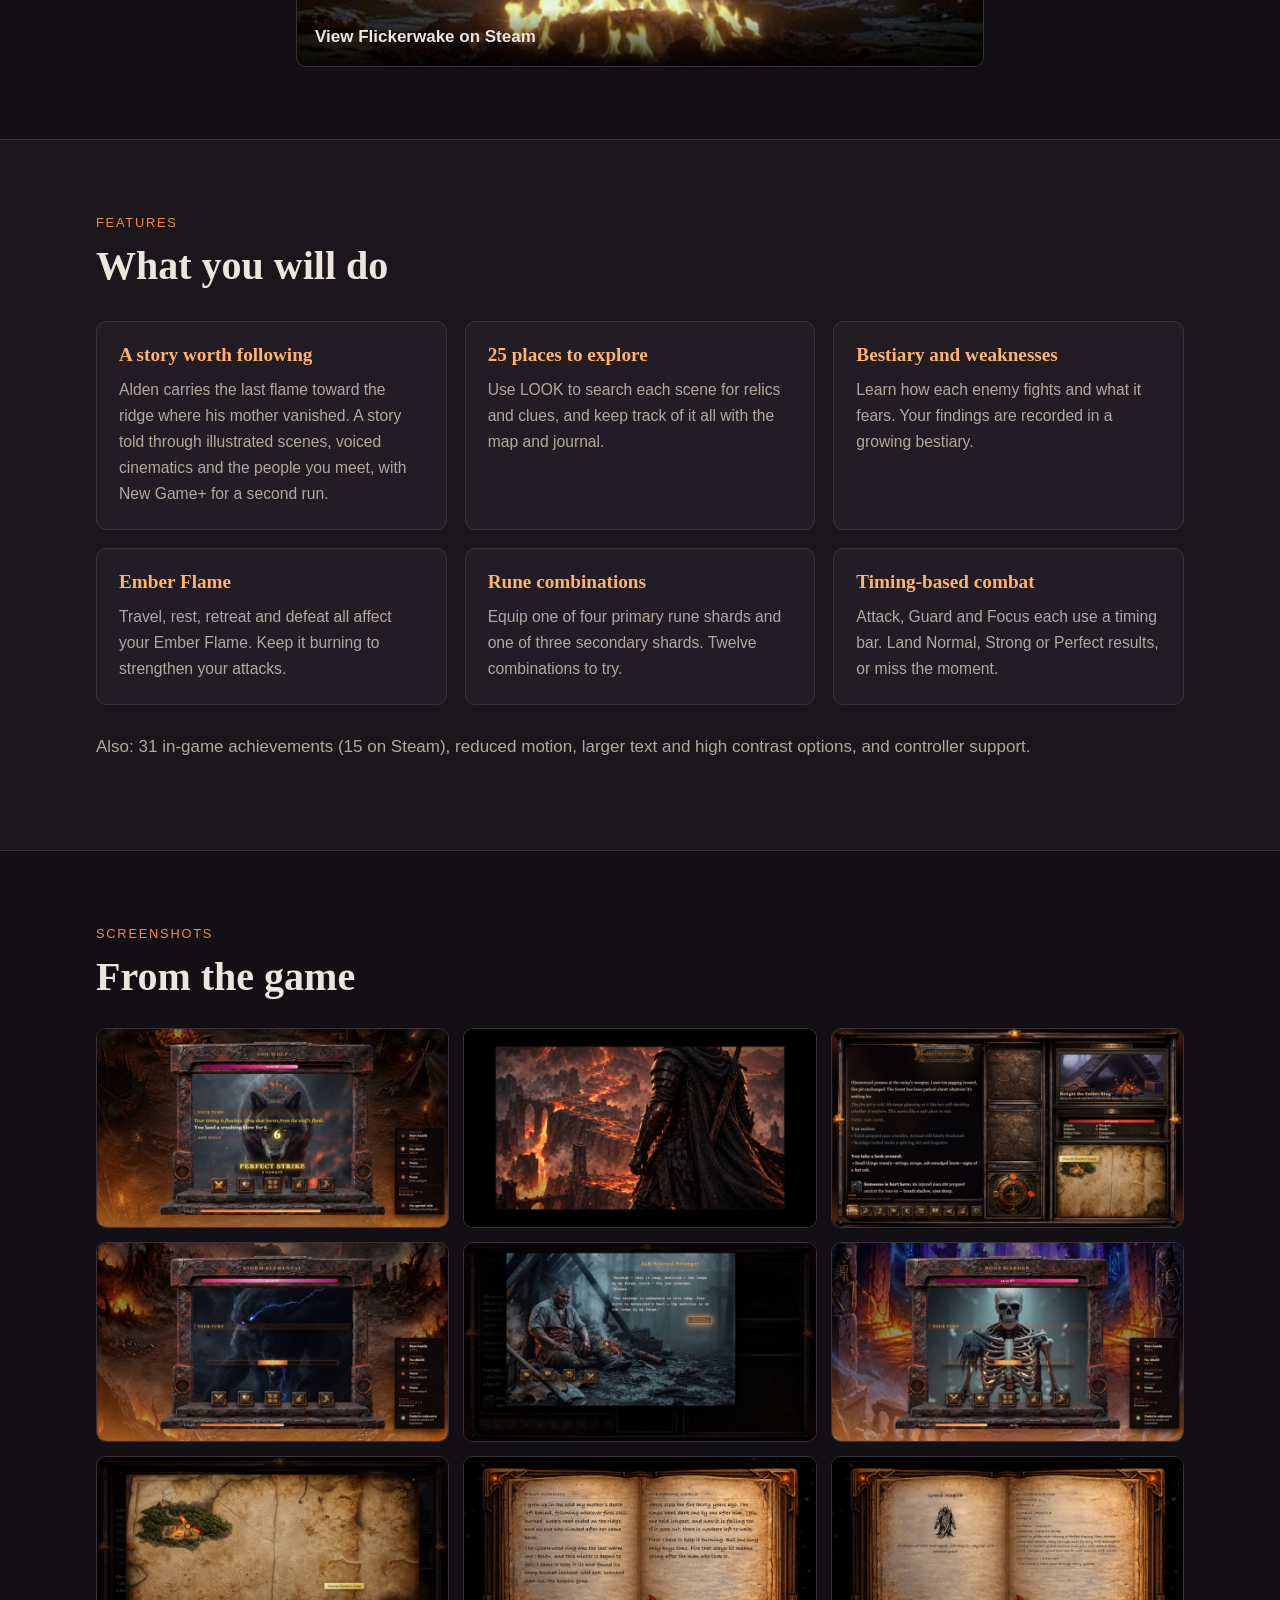
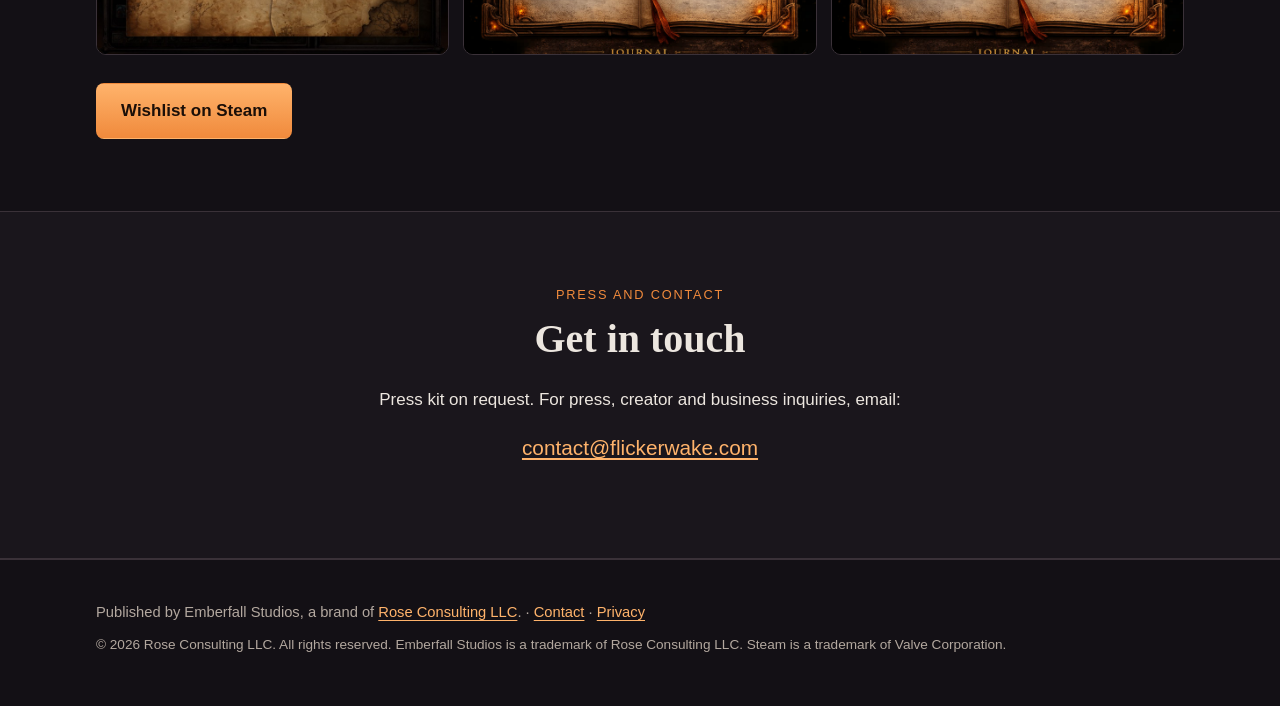
==== commit db2f9b49: "STAGED (not live): story-first copy — hero, meta/OG, about, feature order Co-Authored-By: Claude Opu" ====
--- a/index.html
+++ b/index.html
@@ -9,12 +9,12 @@
   <link rel="icon" href="/assets/img/favicon.svg" type="image/svg+xml">
   <link rel="stylesheet" href="/assets/css/site.css">
   <title>Flickerwake — illustrated dark fantasy RPG | Coming soon to Steam</title>
-  <meta name="description" content="Every attack tests your timing. Explore a dying world in this illustrated, text-driven dark fantasy RPG. Coming soon to Steam.">
+  <meta name="description" content="Thirty years ago his mother climbed the ridge and never came back. Explore a dying world in this illustrated, text-driven dark fantasy RPG. Coming soon to Steam.">
   <link rel="canonical" href="https://flickerwake.com/">
   <meta property="og:type" content="website">
   <meta property="og:site_name" content="Flickerwake">
   <meta property="og:title" content="Flickerwake — illustrated dark fantasy RPG">
-  <meta property="og:description" content="Every attack tests your timing. Explore a dying world, forge rune combinations and uncover your mother's legacy. Coming soon to Steam.">
+  <meta property="og:description" content="Thirty years ago his mother climbed the ridge and never came back. Explore a dying world, meet its last survivors and uncover what she left behind. Coming soon to Steam.">
   <meta property="og:url" content="https://flickerwake.com/">
   <meta property="og:image" content="https://flickerwake.com/assets/img/og.jpg">
   <meta property="og:image:width" content="1200">
@@ -22,7 +22,7 @@
   <meta property="og:image:alt" content="Flickerwake key art">
   <meta name="twitter:card" content="summary_large_image">
   <meta name="twitter:title" content="Flickerwake — illustrated dark fantasy RPG">
-  <meta name="twitter:description" content="Every attack tests your timing. Coming soon to Steam.">
+  <meta name="twitter:description" content="Thirty years ago his mother climbed the ridge and never came back. Coming soon to Steam.">
   <meta name="twitter:image" content="https://flickerwake.com/assets/img/og.jpg">
   <script type="application/ld+json">
   {"@context":"https://schema.org","@type":"VideoGame","name":"Flickerwake","url":"https://store.steampowered.com/app/4447800/Flickerwake/","sameAs":"https://flickerwake.com/","description":"An illustrated, text-driven dark fantasy RPG with timing-based combat, rune combinations and a story about a mother's legacy.","genre":["Role-playing","Dark fantasy"],"gamePlatform":["Windows","macOS"],"applicationCategory":"Game","image":"https://flickerwake.com/assets/img/og.jpg","publisher":{"@type":"Organization","name":"Emberfall Studios","legalName":"Rose Consulting LLC","url":"https://roseconsulting.app/"},"author":{"@type":"Organization","name":"Emberfall Studios"}}
@@ -46,7 +46,7 @@
     <section class="hero" aria-labelledby="hero-title">
       <div class="wrap">
         <h1 id="hero-title"><img class="hero-logo" src="/assets/img/flickerwake-logo.png" width="1280" height="357" alt="Flickerwake"></h1>
-        <p class="hero-tag">Every attack tests your timing.</p>
+        <p class="hero-tag">Thirty years ago, she climbed the ridge and never came back.</p>
         <p class="hero-sub">An illustrated, text-driven dark fantasy RPG.</p>
         <div class="actions">
           <a class="btn btn-primary" href="https://store.steampowered.com/app/4447800/Flickerwake/" rel="noopener">Wishlist on Steam</a>
@@ -61,7 +61,7 @@
         <p class="eyebrow">The game</p>
         <h2 id="about-title">A dying world, and what your mother left behind</h2>
         <p>Explore a dying world in this illustrated, text-driven dark fantasy RPG. Discover hidden relics, forge powerful rune combinations, and uncover your mother's legacy on the road to Varos.</p>
-        <p>Read the scene, look closely, and fight by timing: every attack, guard and focus is decided by a timing bar.</p>
+        <p>Read each illustrated scene, look closely, talk to the people still holding on, and follow the trail up the ridge. When the darkness fights back, every attack, guard and focus is decided by a timing bar.</p>
         <a class="poster" href="https://store.steampowered.com/app/4447800/Flickerwake/" rel="noopener" aria-label="Open the Flickerwake page on Steam">
           <img src="/assets/img/flickerwake-capsule.jpg" width="616" height="353" alt="Flickerwake key art" loading="lazy">
           <span>View Flickerwake on Steam</span>
@@ -74,12 +74,12 @@
         <p class="eyebrow">Features</p>
         <h2 id="features-title">What you will do</h2>
         <ul class="features">
+          <li><h3>A story worth following</h3><p>Alden carries the last flame toward the ridge where his mother vanished. A story told through illustrated scenes, voiced cinematics and the people you meet, with New Game+ for a second run.</p></li>
+          <li><h3>25 places to explore</h3><p>Use LOOK to search each scene for relics and clues, and keep track of it all with the map and journal.</p></li>
+          <li><h3>Bestiary and weaknesses</h3><p>Learn how each enemy fights and what it fears. Your findings are recorded in a growing bestiary.</p></li>
+          <li><h3>Ember Flame</h3><p>Travel, rest, retreat and defeat all affect your Ember Flame. Keep it burning to strengthen your attacks.</p></li>
+          <li><h3>Rune combinations</h3><p>Equip one of four primary rune shards and one of three secondary shards. Twelve combinations to try.</p></li>
           <li><h3>Timing-based combat</h3><p>Attack, Guard and Focus each use a timing bar. Land Normal, Strong or Perfect results, or miss the moment.</p></li>
-          <li><h3>Bestiary and weaknesses</h3><p>Learn how each enemy fights and what it fears. Your findings are recorded in a growing bestiary.</p></li>
-          <li><h3>Rune combinations</h3><p>Equip one of four primary rune shards and one of three secondary shards. Twelve combinations to try.</p></li>
-          <li><h3>Ember Flame</h3><p>Travel, rest, retreat and defeat all affect your Ember Flame. Keep it burning to strengthen your attacks.</p></li>
-          <li><h3>25 locations</h3><p>Use LOOK to search each scene for relics and clues, and keep track of it all with the map and journal.</p></li>
-          <li><h3>Illustrated story</h3><p>A story told through illustrated scenes and cinematics, with New Game+ for a second run.</p></li>
         </ul>
         <p class="also">Also: 31 in-game achievements (15 on Steam), reduced motion, larger text and high contrast options, and controller support.</p>
       </div>
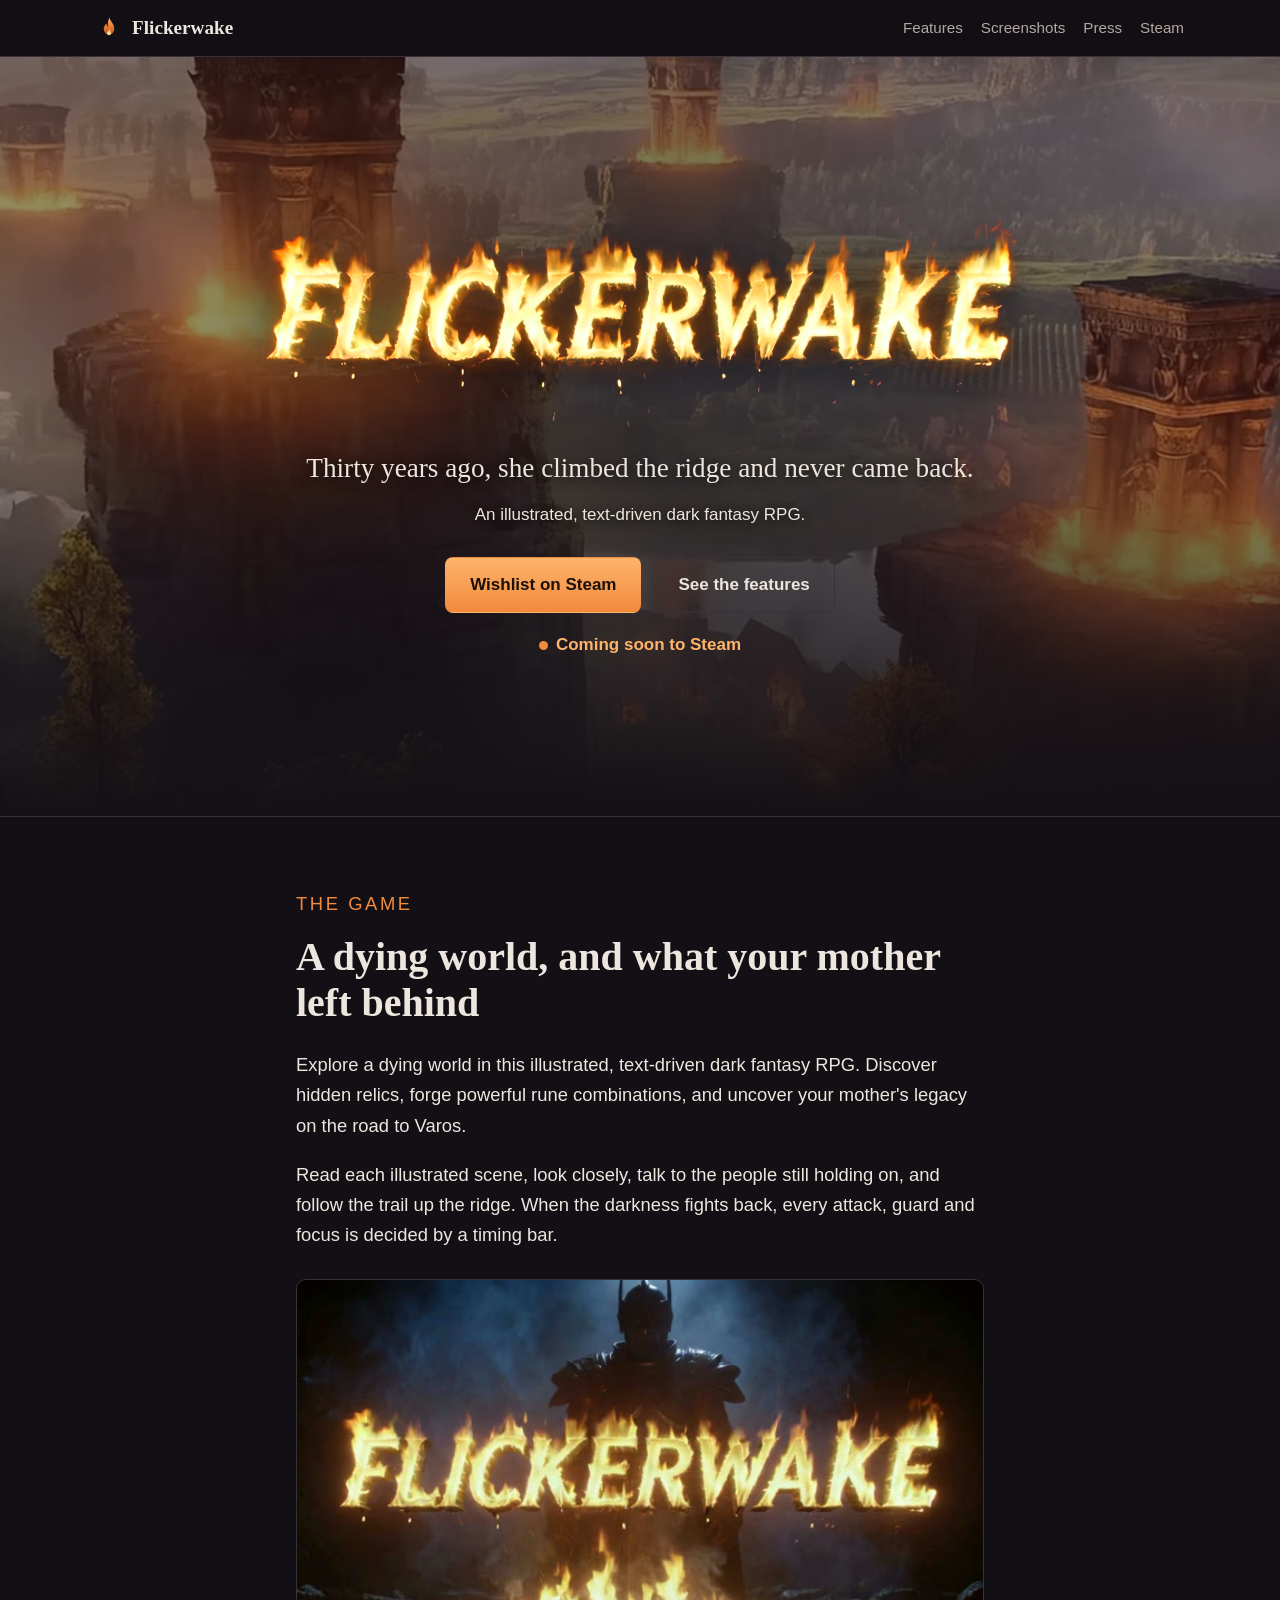
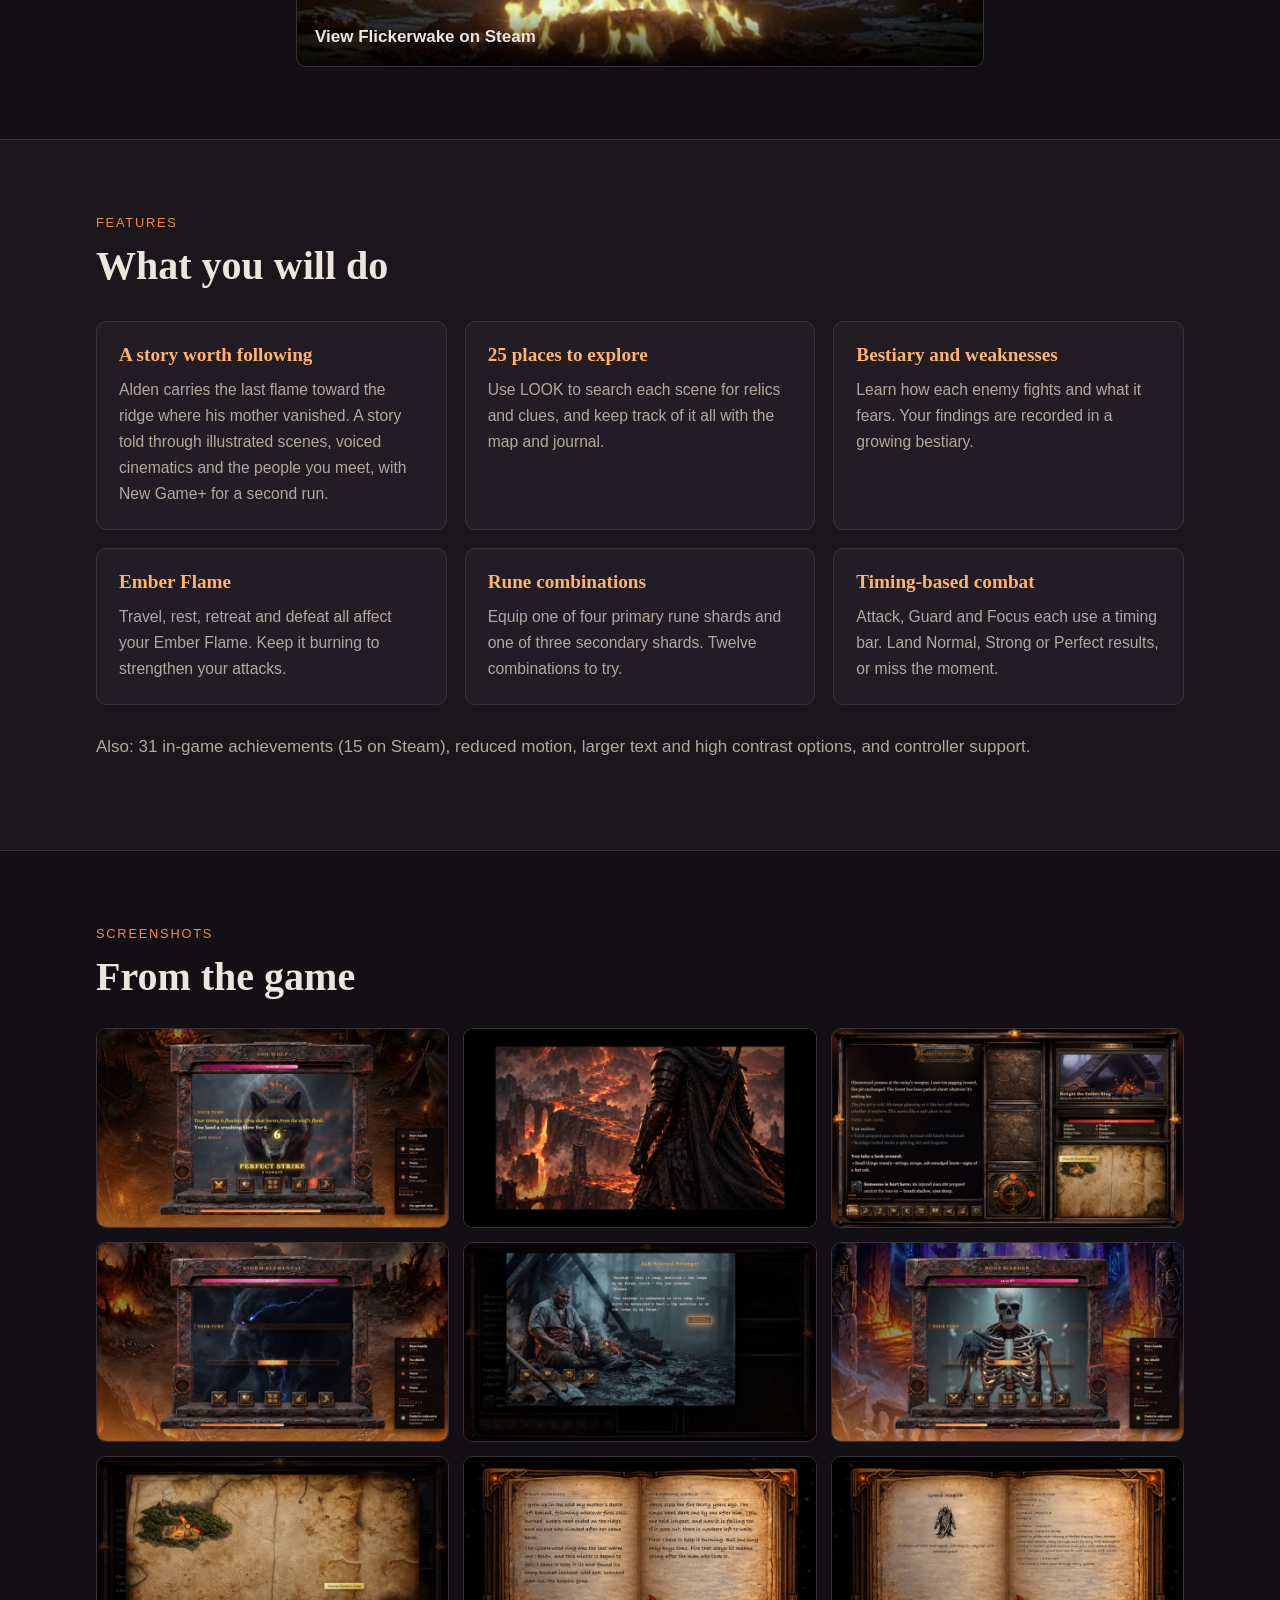
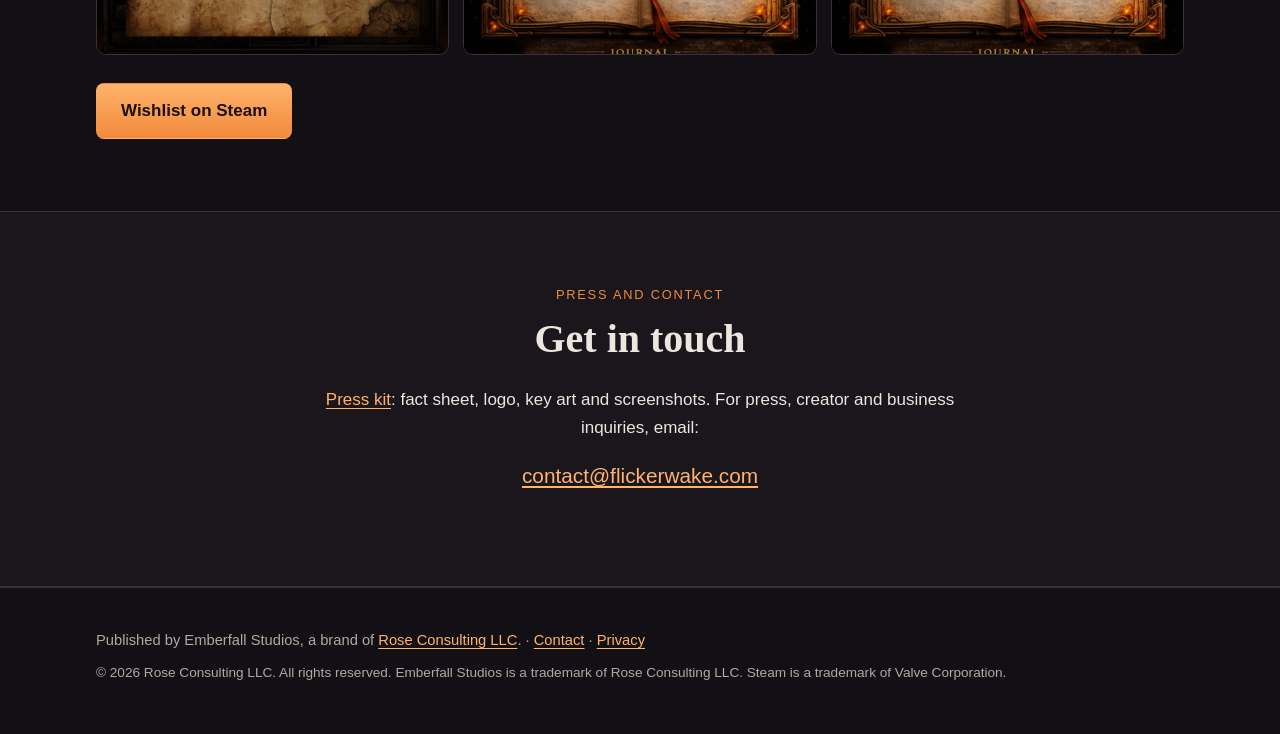
==== commit a16e680c: "STAGED (not live): press kit page — fact sheet, story-first description, logo/key art/capsules, 6 st" ====
--- a/index.html
+++ b/index.html
@@ -108,7 +108,7 @@
       <div class="wrap narrow center">
         <p class="eyebrow">Press and contact</p>
         <h2 id="press-title">Get in touch</h2>
-        <p>Press kit on request. For press, creator and business inquiries, email:</p>
+        <p><a href="/press.html">Press kit</a>: fact sheet, logo, key art and screenshots. For press, creator and business inquiries, email:</p>
         <p class="contact-email"><a href="mailto:contact@flickerwake.com">contact@flickerwake.com</a></p>
       </div>
     </section>
--- a/assets/css/site.css
+++ b/assets/css/site.css
@@ -74,3 +74,7 @@
  .actions .btn{flex:1 1 100%}
  .header-inner{flex-wrap:wrap;padding-top:6px;padding-bottom:6px}
 }
+
+/* Press kit screenshot grid */
+.press-shots{list-style:none;padding:0;margin:1rem 0;display:grid;grid-template-columns:repeat(auto-fill,minmax(240px,1fr));gap:12px}
+.press-shots img{width:100%;height:auto;display:block;border-radius:6px}
